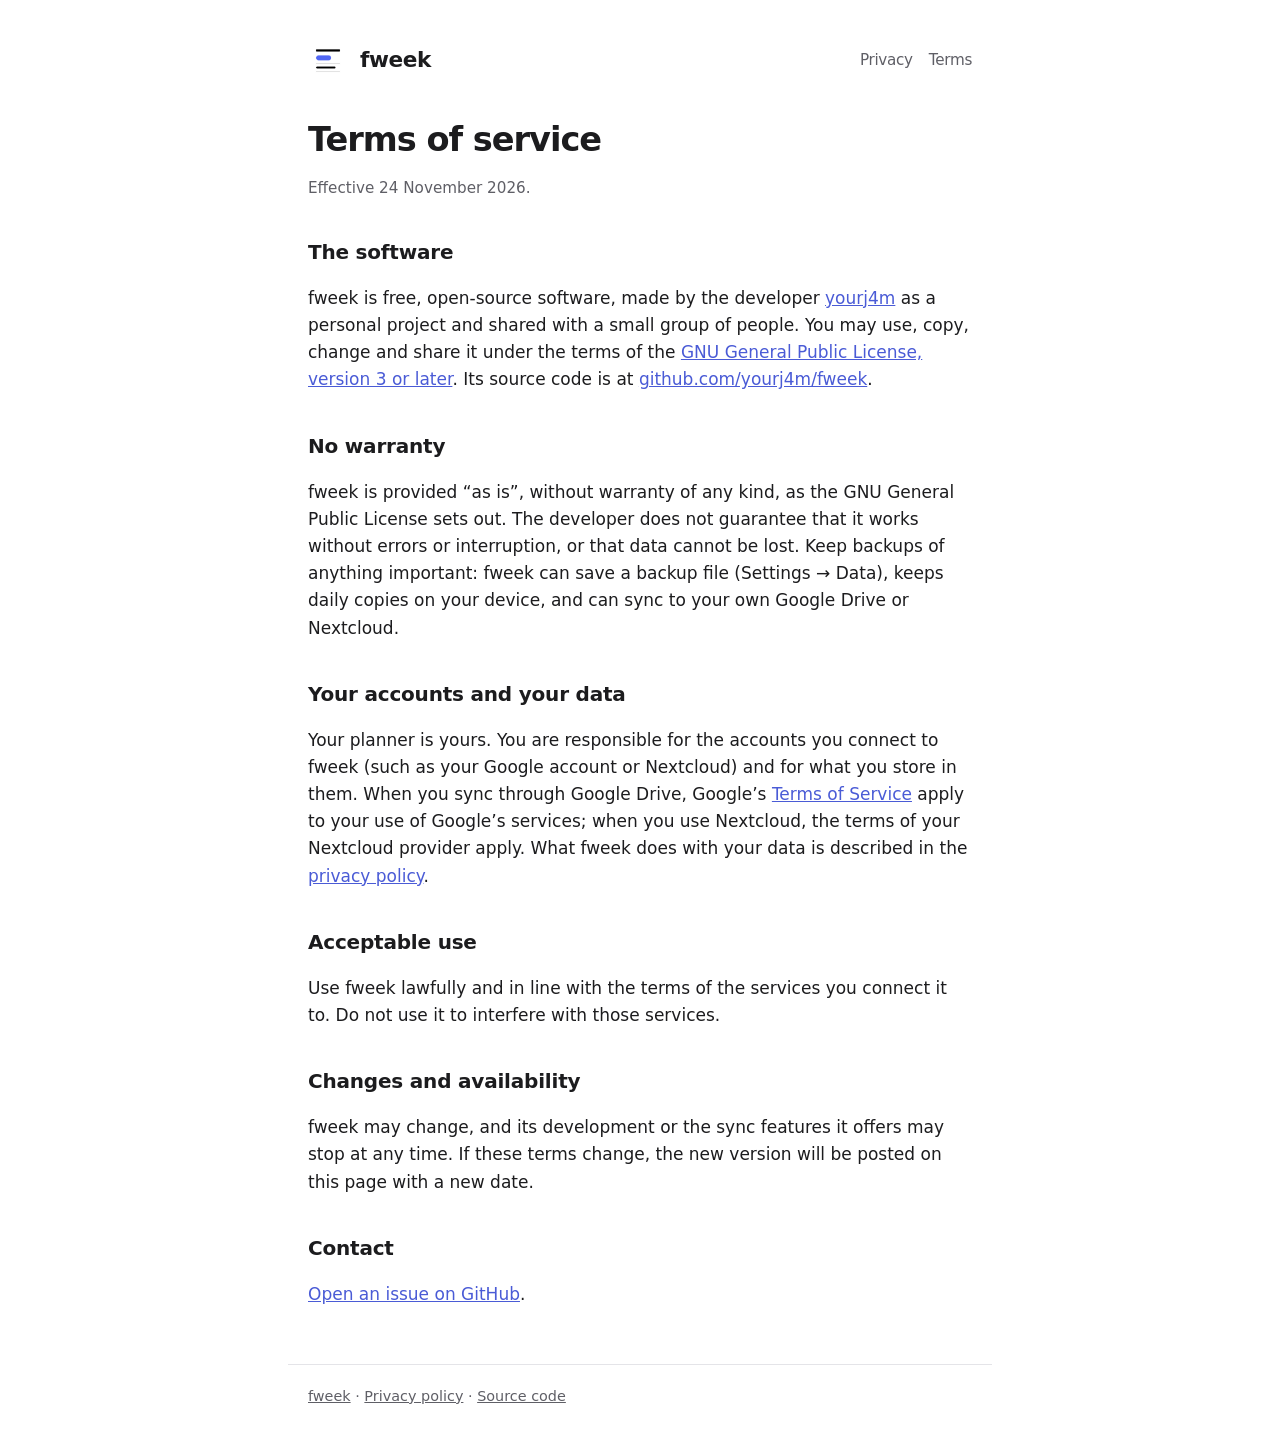
==== terms/index.html @ c8715b72 "fweek website: home, privacy policy, terms of service Co-Authored-By: Claude Opus 5.5 <noreply@anthr" ====
<!doctype html>
<html lang="en">
<head>
<meta charset="utf-8">
<meta name="viewport" content="width=device-width, initial-scale=1">
<title>Terms of service – fweek</title>
<meta name="description" content="The terms for using the fweek planner.">
<link rel="icon" href="../icon.png">
<link rel="stylesheet" href="../style.css">
</head>
<body>
<header>
  <img src="../icon.png" alt="">
  <a href="../">fweek</a>
  <nav><a href="../privacy/">Privacy</a><a href="./">Terms</a></nav>
</header>
<main>
  <h1>Terms of service</h1>
  <p class="muted">Effective 24 November 2026.</p>

  <h2>The software</h2>
  <p>fweek is free, open-source software, made by the developer <a href="https://github.com/yourj4m">yourj4m</a> as a personal project and shared with a small group of people. You may use, copy, change and share it under the terms of the <a href="https://www.gnu.org/licenses/gpl-3.0.html">GNU General Public License, version 3 or later</a>. Its source code is at <a href="https://github.com/yourj4m/fweek">github.com/yourj4m/fweek</a>.</p>

  <h2>No warranty</h2>
  <p>fweek is provided “as is”, without warranty of any kind, as the GNU General Public License sets out. The developer does not guarantee that it works without errors or interruption, or that data cannot be lost. Keep backups of anything important: fweek can save a backup file (Settings → Data), keeps daily copies on your device, and can sync to your own Google Drive or Nextcloud.</p>

  <h2>Your accounts and your data</h2>
  <p>Your planner is yours. You are responsible for the accounts you connect to fweek (such as your Google account or Nextcloud) and for what you store in them. When you sync through Google Drive, Google’s <a href="https://policies.google.com/terms">Terms of Service</a> apply to your use of Google’s services; when you use Nextcloud, the terms of your Nextcloud provider apply. What fweek does with your data is described in the <a href="../privacy/">privacy policy</a>.</p>

  <h2>Acceptable use</h2>
  <p>Use fweek lawfully and in line with the terms of the services you connect it to. Do not use it to interfere with those services.</p>

  <h2>Changes and availability</h2>
  <p>fweek may change, and its development or the sync features it offers may stop at any time. If these terms change, the new version will be posted on this page with a new date.</p>

  <h2>Contact</h2>
  <p><a href="https://github.com/yourj4m/fweek/issues">Open an issue on GitHub</a>.</p>
  <!-- A contact email address for the developer is to be added here by the developer. -->
</main>
<footer>
  <a href="../">fweek</a> · <a href="../privacy/">Privacy policy</a> · <a href="https://github.com/yourj4m/fweek">Source code</a>
</footer>
</body>
</html>
---- style.css ----
:root {
  --bg: #ffffff;
  --text: #1c1c1e;
  --muted: #5f5f66;
  --rule: #e4e4e8;
  --accent: #4a5bd6;
  --panel: #f5f5f7;
}
@media (prefers-color-scheme: dark) {
  :root {
    --bg: #131316;
    --text: #ececf0;
    --muted: #a3a3ad;
    --rule: #2c2c33;
    --accent: #9aa6ff;
    --panel: #1c1c21;
  }
}
* { box-sizing: border-box; }
html { -webkit-text-size-adjust: 100%; }
body {
  margin: 0;
  background: var(--bg);
  color: var(--text);
  font: 17px/1.6 system-ui, -apple-system, "Segoe UI", Roboto, "Noto Sans", sans-serif;
}
main, header, footer { max-width: 44rem; margin: 0 auto; padding: 0 1.25rem; }
header { padding-top: 2.5rem; display: flex; align-items: center; gap: .75rem; }
header img { width: 40px; height: 40px; }
header a { color: var(--text); text-decoration: none; font-weight: 700; font-size: 1.35rem; letter-spacing: -.02em; }
nav { margin-left: auto; display: flex; gap: 1rem; font-size: .95rem; }
nav a { color: var(--muted); font-weight: 400; font-size: .95rem; }
h1 { font-size: 2.1rem; line-height: 1.2; letter-spacing: -.03em; margin: 2.5rem 0 .75rem; }
h2 { font-size: 1.25rem; letter-spacing: -.01em; margin: 2.25rem 0 .5rem; }
h3 { font-size: 1.05rem; margin: 1.5rem 0 .25rem; }
p, li { color: var(--text); }
.lead { font-size: 1.15rem; color: var(--muted); }
.muted { color: var(--muted); font-size: .95rem; }
a { color: var(--accent); }
ul { padding-left: 1.25rem; }
li { margin: .3rem 0; }
.panel { background: var(--panel); border-radius: 14px; padding: 1rem 1.25rem; margin: 1.5rem 0; }
.panel p { margin: .35rem 0; }
code { font-size: .9em; background: var(--panel); padding: .1em .35em; border-radius: 6px; overflow-wrap: anywhere; }
.buttons { display: flex; flex-wrap: wrap; gap: .6rem; margin: 1.5rem 0; }
.button { display: inline-block; padding: .6rem 1.1rem; border-radius: 999px; background: var(--text); color: var(--bg); text-decoration: none; font-weight: 600; }
.button.secondary { background: var(--panel); color: var(--text); }
footer { border-top: 1px solid var(--rule); margin-top: 3.5rem; padding-top: 1.25rem; padding-bottom: 2.5rem; font-size: .9rem; color: var(--muted); }
footer a { color: var(--muted); }
@media (max-width: 480px) {
  body { font-size: 16px; }
  h1 { font-size: 1.75rem; }
  header { padding-top: 1.5rem; }
}
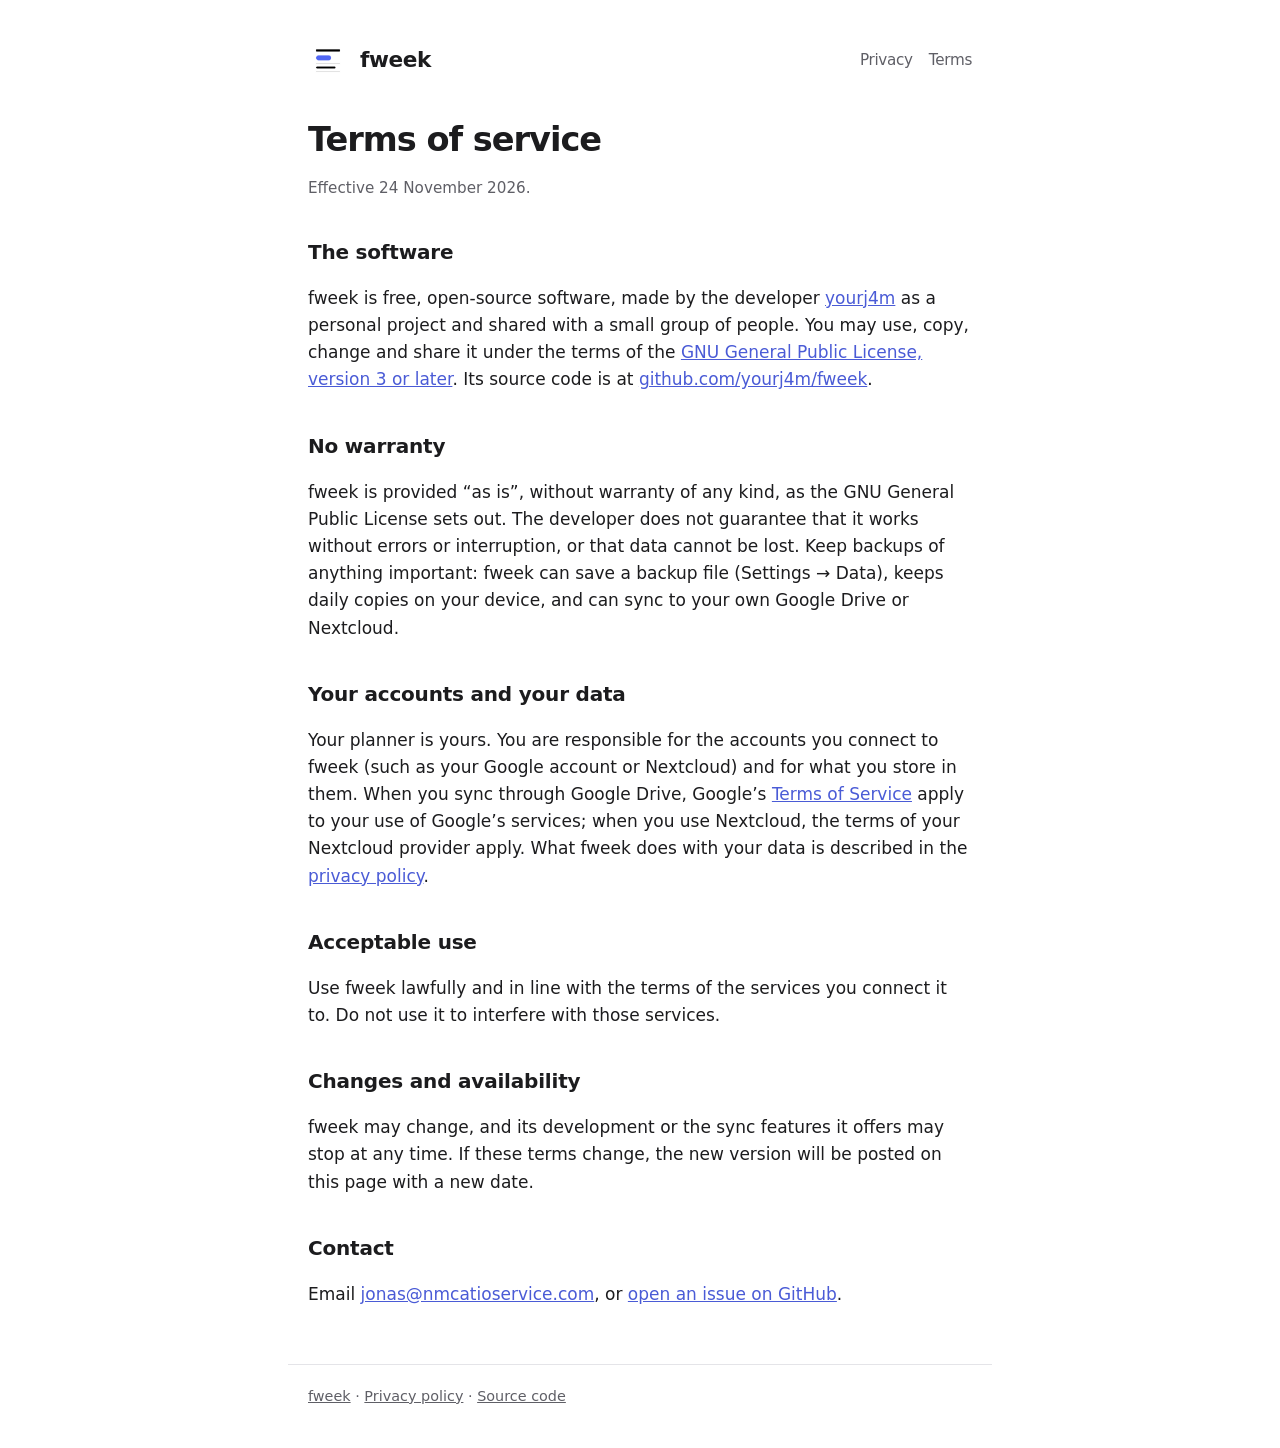
==== commit 9a298b0d: "Contact email on the privacy and terms pages; Google site verification file Co-Authored-By: Claude O" ====
--- a/terms/index.html
+++ b/terms/index.html
@@ -34,8 +34,7 @@
   <p>fweek may change, and its development or the sync features it offers may stop at any time. If these terms change, the new version will be posted on this page with a new date.</p>
 
   <h2>Contact</h2>
-  <p><a href="https://github.com/yourj4m/fweek/issues">Open an issue on GitHub</a>.</p>
-  <!-- A contact email address for the developer is to be added here by the developer. -->
+  <p>Email <a href="mailto:jonas@nmcatioservice.com">jonas@nmcatioservice.com</a>, or <a href="https://github.com/yourj4m/fweek/issues">open an issue on GitHub</a>.</p>
 </main>
 <footer>
   <a href="../">fweek</a> · <a href="../privacy/">Privacy policy</a> · <a href="https://github.com/yourj4m/fweek">Source code</a>
